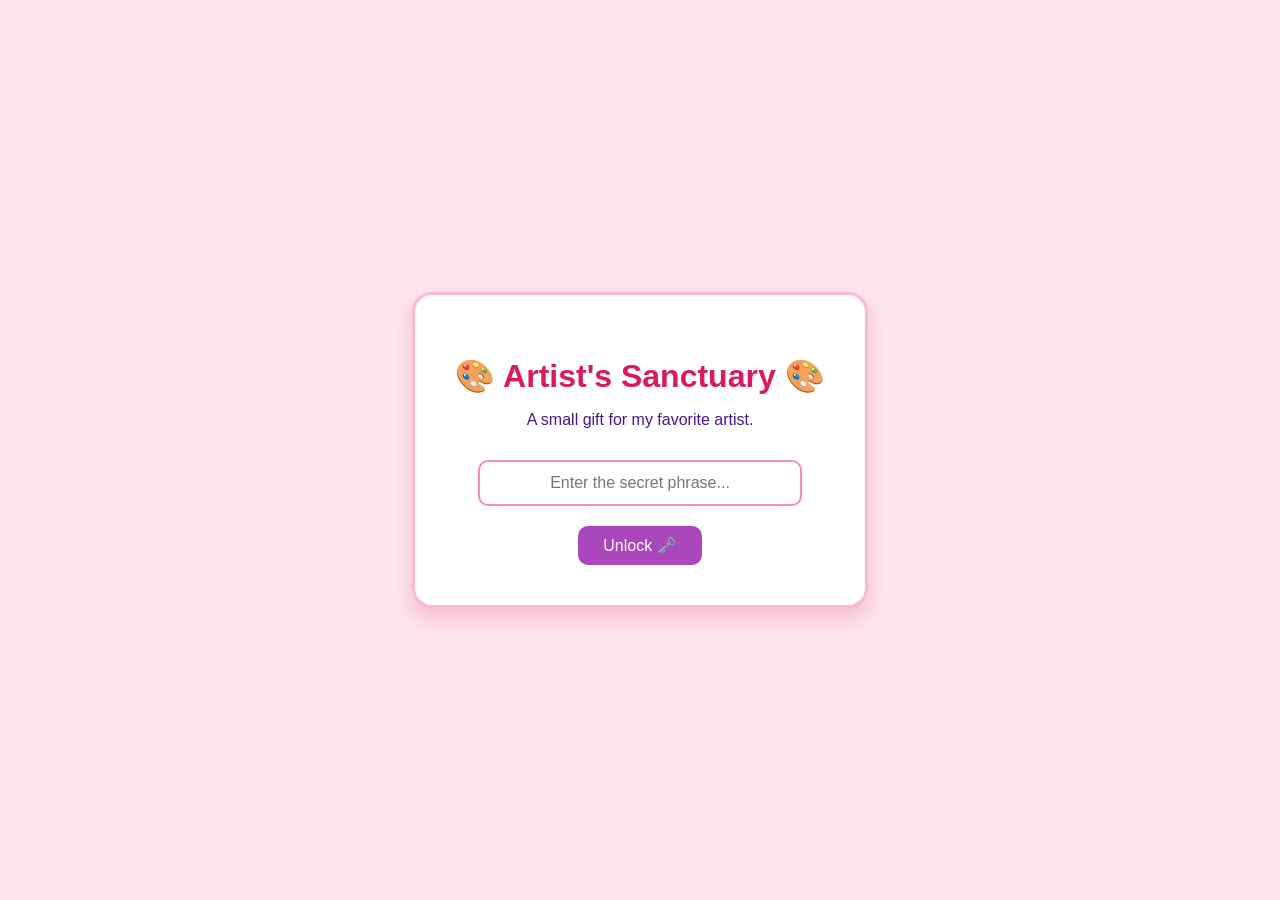
==== index.html @ 5b5694f3 "Add files via upload" ====
<!DOCTYPE html>
<html lang="en">
<head>
    <meta charset="UTF-8">
    <meta name="viewport" content="width=device-width, initial-scale=1.0">
    <title>Artist's Corner</title>
    <style>
        /* =========================================
           GLOBAL STYLES 
           ========================================= */
        body {
            margin: 0;
            font-family: 'Segoe UI', Tahoma, Geneva, Verdana, sans-serif;
            transition: background-color 0.5s ease;
            background-color: #fce4ec; 
            color: #4a148c; 
        }

        /* =========================================
           LOGIN PAGE 
           ========================================= */
        #login-page {
            display: flex;
            flex-direction: column;
            align-items: center;
            justify-content: center;
            height: 100vh;
            text-align: center;
        }
        .login-box {
            background: white;
            padding: 40px;
            border-radius: 20px;
            box-shadow: 0 10px 20px rgba(233, 30, 99, 0.2);
            border: 3px solid #f8bbd0;
        }
        .login-box h1 {
            color: #d81b60;
            margin-bottom: 10px;
        }
        input[type="password"] {
            padding: 12px;
            width: 80%;
            border-radius: 10px;
            border: 2px solid #f48fb1;
            margin-top: 15px;
            font-size: 16px;
            text-align: center;
            outline: none;
        }
        button {
            margin-top: 20px;
            padding: 10px 25px;
            background-color: #ab47bc; 
            color: white;
            border: none;
            border-radius: 10px;
            font-size: 16px;
            cursor: pointer;
            transition: 0.3s;
        }
        button:hover { background-color: #8e24aa; }

        /* =========================================
           MAIN SITE (BLACK & PURPLE THEME)
           ========================================= */
        #main-site {
            display: none; 
            padding-bottom: 50px;
        }
        
        nav {
            background-color: #1a002a;
            padding: 15px;
            text-align: center;
            position: sticky;
            top: 0;
            z-index: 100;
            border-bottom: 2px solid #9c27b0;
        }
        nav button {
            background-color: transparent;
            color: #df80ff;
            border: 1px solid #df80ff;
            margin: 0 5px;
        }
        nav button:hover {
            background-color: #9c27b0;
            color: white;
        }

        .section {
            display: none; 
            max-width: 800px;
            margin: 40px auto;
            padding: 20px;
            background-color: #121212;
            border-radius: 15px;
            box-shadow: 0 5px 15px rgba(156, 39, 176, 0.3);
            border: 1px solid #4a148c;
        }
        .section.active { display: block; }
        .section h2 {
            color: #ea80fc;
            text-align: center;
            border-bottom: 1px solid #4a148c;
            padding-bottom: 10px;
        }

        /* 1. Highlights Styles */
        .timeline-item {
            border-left: 3px solid #9c27b0;
            padding-left: 20px;
            margin-bottom: 25px;
            position: relative;
        }
        .timeline-item::before {
            content: "✨";
            position: absolute;
            left: -13px;
            top: 0;
            background: #000;
        }

        /* 2. Gallery Styles */
        .gallery-grid {
            display: grid;
            grid-template-columns: repeat(auto-fit, minmax(200px, 1fr));
            gap: 15px;
        }
        .gallery-item {
            background-color: #1e0033;
            padding: 10px;
            border-radius: 10px;
            text-align: center;
            border: 1px solid #7b1fa2;
        }
        .gallery-item img {
            width: 100%;
            border-radius: 5px;
        }

        /* 3. Coffee Shop Menu Styles */
        .coffee-menu-item {
            background-color: #1e0033;
            margin: 15px 0;
            padding: 15px;
            border-radius: 10px;
            border-left: 5px solid #d500f9;
        }
        .coffee-menu-item h3 { color: #ff80ab; margin-top: 0; }

        /* 4. Open When Cards Styles */
        .open-when-grid {
            display: grid;
            grid-template-columns: repeat(auto-fit, minmax(250px, 1fr));
            gap: 20px;
        }
        .card {
            background-color: #2a004d;
            padding: 20px;
            border-radius: 10px;
            cursor: pointer;
            text-align: center;
            transition: 0.3s;
            border: 1px solid #aa00ff;
        }
        .card:hover { transform: scale(1.05); }
        .card-content {
            display: none; 
            margin-top: 15px;
            color: #e0e0e0;
        }
    </style>
</head>
<body>

    <div id="login-page">
        <div class="login-box">
            <h1>🎨 Artist's Sanctuary 🎨</h1>
            <p>A small gift for my favorite artist.</p>
            <input type="password" id="passwordInput" placeholder="Enter the secret phrase...">
            <br>
            <button onclick="checkPassword()">Unlock 🗝️</button>
        </div>
    </div>

    <div id="main-site">
        
        <nav>
            <button onclick="showSection('highlights')">✨ Highlights</button>
            <button onclick="showSection('gallery')">🖼️ Gallery</button>
            <button onclick="showSection('coffee')">☕ Coffee Chats</button>
            <button onclick="showSection('open-when')">💌 Notes</button>
        </nav>

        <div id="highlights" class="section active">
            <h2>Friendship Highlights</h2>
            
            <div class="timeline-item">
                <h3 style="color:#b388ff;">First Impressions</h3>
                <p>Write about when you first connected and what you thought about her art style back then.</p>
            </div>

            <div class="timeline-item">
                <h3 style="color:#b388ff;">A Great Conversation</h3>
                <p>Talk about a specific time we chatted that was really fun or interesting.</p>
            </div>
        </div>

        <div id="gallery" class="section">
            <h2>The Masterpiece Gallery</h2>
            <p style="text-align:center;">A collection of my favorite drawings you've made.</p>
            
            <div class="gallery-grid">
                <div class="gallery-item">
                    <img src="https://via.placeholder.com/200x200/4a148c/ffffff?text=Add+Her+Art" alt="Her Art">
                    <p style="color:#e0e0e0;">Explain why this specific drawing is so cool.</p>
                </div>

                <div class="gallery-item">
                    <img src="https://via.placeholder.com/200x200/4a148c/ffffff?text=Add+Another" alt="Her Art">
                    <p style="color:#e0e0e0;">Another favorite piece of hers.</p>
                </div>
            </div>
        </div>

        <div id="coffee" class="section">
            <h2>The Midnight Cafe</h2>
            <p style="text-align:center;">Coffee and a thank you note. ☕</p>

            <div class="coffee-menu-item">
                <h3>Espresso (Quick Note)</h3>
                <p>A short paragraph thanking her for always being supportive and a cool person to talk to.</p>
            </div>

            <div class="coffee-menu-item">
                <h3>Caramel Latte (The Birthday Note)</h3>
                <p>Thank her again for the birthday gift she gave you. Talk about how much you appreciate our friendship and how you're always rooting for her art journey.</p>
            </div>
        </div>

        <div id="open-when" class="section">
            <h2>"Open When" Notes</h2>
            
            <div class="open-when-grid">
                <div class="card" onclick="toggleCard(this)">
                    <h3 style="color:#ea80fc;">💌 Open when you need motivation...</h3>
                    <div class="card-content">
                        Remind her how talented she is and that even professional artists have bad days. Tell her to keep going!
                    </div>
                </div>

                <div class="card" onclick="toggleCard(this)">
                    <h3 style="color:#ea80fc;">💌 Open when you're bored...</h3>
                    <div class="card-content">
                        Suggest something fun to draw or a topic you guys usually joke about.
                    </div>
                </div>
            </div>
        </div>

    </div>

    <script>
        function checkPassword() {
            let pass = document.getElementById("passwordInput").value;
            let secretPassword = "eve the moon"; 

            if(pass.toLowerCase().trim() === secretPassword) {
                document.getElementById("login-page").style.display = "none";
                document.getElementById("main-site").style.display = "block";
                document.body.style.backgroundColor = "#000000";
                document.body.style.color = "#ffffff";
            } else {
                alert("Wrong phrase! Give it another shot. 🌸");
            }
        }

        function showSection(sectionId) {
            let sections = document.querySelectorAll('.section');
            sections.forEach(sec => sec.classList.remove('active'));
            document.getElementById(sectionId).classList.add('active');
        }

        function toggleCard(cardElement) {
            let content = cardElement.querySelector('.card-content');
            if (content.style.display === "block") {
                content.style.display = "none";
            } else {
                content.style.display = "block";
            }
        }
    </script>
</body>
</html>
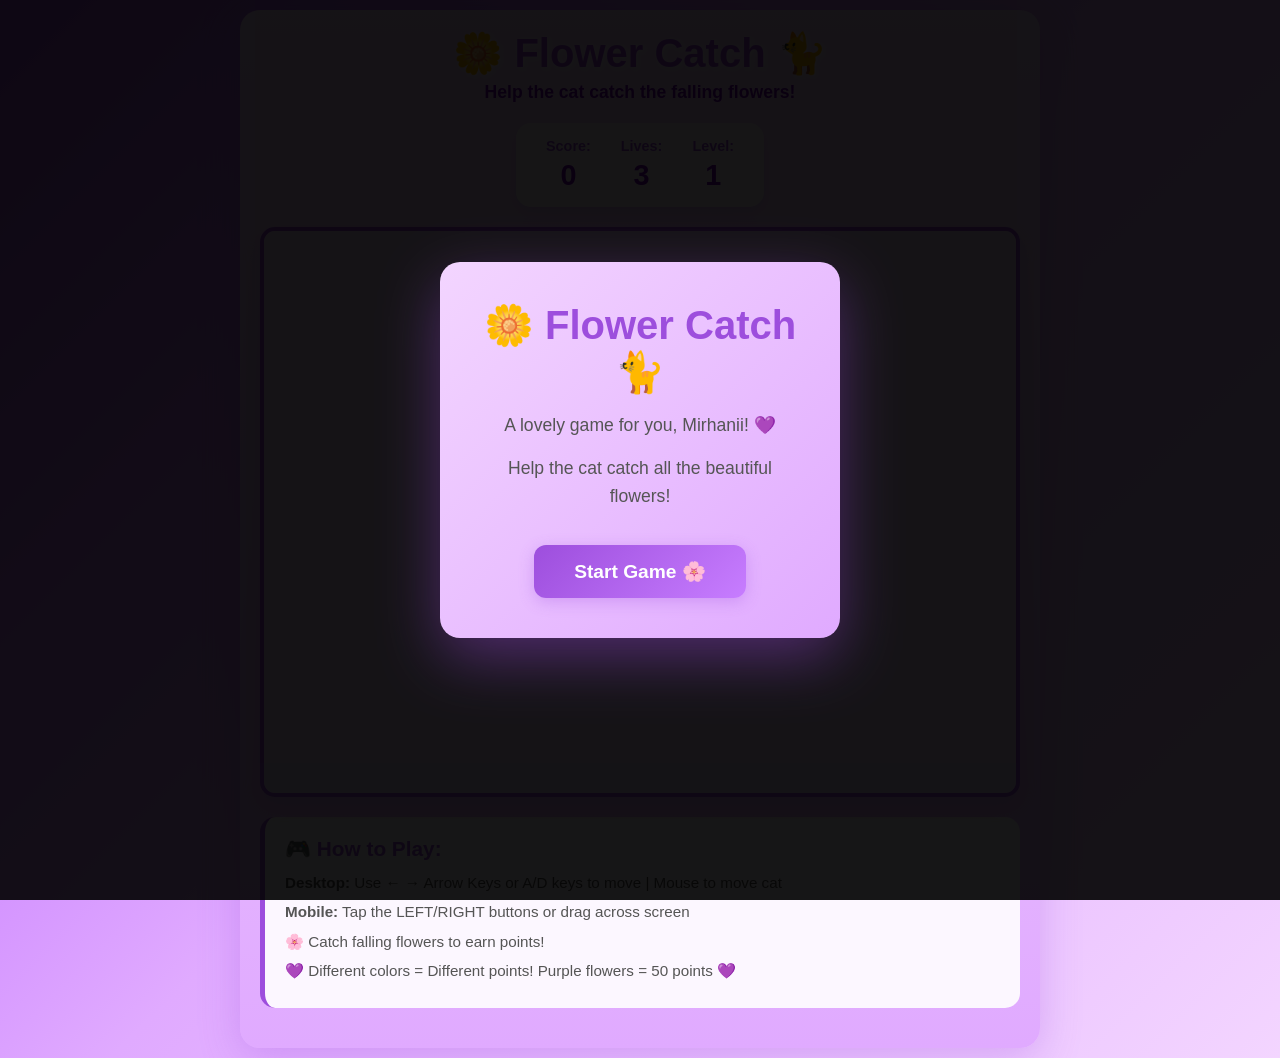
==== commit 88fa4f01: "Add complete Flower Catch game - HTML, CSS, and JavaScript" ====
--- a/index.html
+++ b/index.html
@@ -1,296 +1,78 @@
-<!DOCTYPE html>
-<html lang="en">
-<head>
-    <meta charset="UTF-8">
-    <meta name="viewport" content="width=device-width, initial-scale=1.0">
-    <title>Artist's Corner</title>
-    <style>
-        /* =========================================
-           GLOBAL STYLES 
-           ========================================= */
-        body {
-            margin: 0;
-            font-family: 'Segoe UI', Tahoma, Geneva, Verdana, sans-serif;
-            transition: background-color 0.5s ease;
-            background-color: #fce4ec; 
-            color: #4a148c; 
-        }
-
-        /* =========================================
-           LOGIN PAGE 
-           ========================================= */
-        #login-page {
-            display: flex;
-            flex-direction: column;
-            align-items: center;
-            justify-content: center;
-            height: 100vh;
-            text-align: center;
-        }
-        .login-box {
-            background: white;
-            padding: 40px;
-            border-radius: 20px;
-            box-shadow: 0 10px 20px rgba(233, 30, 99, 0.2);
-            border: 3px solid #f8bbd0;
-        }
-        .login-box h1 {
-            color: #d81b60;
-            margin-bottom: 10px;
-        }
-        input[type="password"] {
-            padding: 12px;
-            width: 80%;
-            border-radius: 10px;
-            border: 2px solid #f48fb1;
-            margin-top: 15px;
-            font-size: 16px;
-            text-align: center;
-            outline: none;
-        }
-        button {
-            margin-top: 20px;
-            padding: 10px 25px;
-            background-color: #ab47bc; 
-            color: white;
-            border: none;
-            border-radius: 10px;
-            font-size: 16px;
-            cursor: pointer;
-            transition: 0.3s;
-        }
-        button:hover { background-color: #8e24aa; }
-
-        /* =========================================
-           MAIN SITE (BLACK & PURPLE THEME)
-           ========================================= */
-        #main-site {
-            display: none; 
-            padding-bottom: 50px;
-        }
-        
-        nav {
-            background-color: #1a002a;
-            padding: 15px;
-            text-align: center;
-            position: sticky;
-            top: 0;
-            z-index: 100;
-            border-bottom: 2px solid #9c27b0;
-        }
-        nav button {
-            background-color: transparent;
-            color: #df80ff;
-            border: 1px solid #df80ff;
-            margin: 0 5px;
-        }
-        nav button:hover {
-            background-color: #9c27b0;
-            color: white;
-        }
-
-        .section {
-            display: none; 
-            max-width: 800px;
-            margin: 40px auto;
-            padding: 20px;
-            background-color: #121212;
-            border-radius: 15px;
-            box-shadow: 0 5px 15px rgba(156, 39, 176, 0.3);
-            border: 1px solid #4a148c;
-        }
-        .section.active { display: block; }
-        .section h2 {
-            color: #ea80fc;
-            text-align: center;
-            border-bottom: 1px solid #4a148c;
-            padding-bottom: 10px;
-        }
-
-        /* 1. Highlights Styles */
-        .timeline-item {
-            border-left: 3px solid #9c27b0;
-            padding-left: 20px;
-            margin-bottom: 25px;
-            position: relative;
-        }
-        .timeline-item::before {
-            content: "✨";
-            position: absolute;
-            left: -13px;
-            top: 0;
-            background: #000;
-        }
-
-        /* 2. Gallery Styles */
-        .gallery-grid {
-            display: grid;
-            grid-template-columns: repeat(auto-fit, minmax(200px, 1fr));
-            gap: 15px;
-        }
-        .gallery-item {
-            background-color: #1e0033;
-            padding: 10px;
-            border-radius: 10px;
-            text-align: center;
-            border: 1px solid #7b1fa2;
-        }
-        .gallery-item img {
-            width: 100%;
-            border-radius: 5px;
-        }
-
-        /* 3. Coffee Shop Menu Styles */
-        .coffee-menu-item {
-            background-color: #1e0033;
-            margin: 15px 0;
-            padding: 15px;
-            border-radius: 10px;
-            border-left: 5px solid #d500f9;
-        }
-        .coffee-menu-item h3 { color: #ff80ab; margin-top: 0; }
-
-        /* 4. Open When Cards Styles */
-        .open-when-grid {
-            display: grid;
-            grid-template-columns: repeat(auto-fit, minmax(250px, 1fr));
-            gap: 20px;
-        }
-        .card {
-            background-color: #2a004d;
-            padding: 20px;
-            border-radius: 10px;
-            cursor: pointer;
-            text-align: center;
-            transition: 0.3s;
-            border: 1px solid #aa00ff;
-        }
-        .card:hover { transform: scale(1.05); }
-        .card-content {
-            display: none; 
-            margin-top: 15px;
-            color: #e0e0e0;
-        }
-    </style>
-</head>
-<body>
-
-    <div id="login-page">
-        <div class="login-box">
-            <h1>🎨 Artist's Sanctuary 🎨</h1>
-            <p>A small gift for my favorite artist.</p>
-            <input type="password" id="passwordInput" placeholder="Enter the secret phrase...">
-            <br>
-            <button onclick="checkPassword()">Unlock 🗝️</button>
-        </div>
-    </div>
-
-    <div id="main-site">
-        
-        <nav>
-            <button onclick="showSection('highlights')">✨ Highlights</button>
-            <button onclick="showSection('gallery')">🖼️ Gallery</button>
-            <button onclick="showSection('coffee')">☕ Coffee Chats</button>
-            <button onclick="showSection('open-when')">💌 Notes</button>
-        </nav>
-
-        <div id="highlights" class="section active">
-            <h2>Friendship Highlights</h2>
-            
-            <div class="timeline-item">
-                <h3 style="color:#b388ff;">First Impressions</h3>
-                <p>Write about when you first connected and what you thought about her art style back then.</p>
-            </div>
-
-            <div class="timeline-item">
-                <h3 style="color:#b388ff;">A Great Conversation</h3>
-                <p>Talk about a specific time we chatted that was really fun or interesting.</p>
-            </div>
-        </div>
-
-        <div id="gallery" class="section">
-            <h2>The Masterpiece Gallery</h2>
-            <p style="text-align:center;">A collection of my favorite drawings you've made.</p>
-            
-            <div class="gallery-grid">
-                <div class="gallery-item">
-                    <img src="https://via.placeholder.com/200x200/4a148c/ffffff?text=Add+Her+Art" alt="Her Art">
-                    <p style="color:#e0e0e0;">Explain why this specific drawing is so cool.</p>
-                </div>
-
-                <div class="gallery-item">
-                    <img src="https://via.placeholder.com/200x200/4a148c/ffffff?text=Add+Another" alt="Her Art">
-                    <p style="color:#e0e0e0;">Another favorite piece of hers.</p>
-                </div>
-            </div>
-        </div>
-
-        <div id="coffee" class="section">
-            <h2>The Midnight Cafe</h2>
-            <p style="text-align:center;">Coffee and a thank you note. ☕</p>
-
-            <div class="coffee-menu-item">
-                <h3>Espresso (Quick Note)</h3>
-                <p>A short paragraph thanking her for always being supportive and a cool person to talk to.</p>
-            </div>
-
-            <div class="coffee-menu-item">
-                <h3>Caramel Latte (The Birthday Note)</h3>
-                <p>Thank her again for the birthday gift she gave you. Talk about how much you appreciate our friendship and how you're always rooting for her art journey.</p>
-            </div>
-        </div>
-
-        <div id="open-when" class="section">
-            <h2>"Open When" Notes</h2>
-            
-            <div class="open-when-grid">
-                <div class="card" onclick="toggleCard(this)">
-                    <h3 style="color:#ea80fc;">💌 Open when you need motivation...</h3>
-                    <div class="card-content">
-                        Remind her how talented she is and that even professional artists have bad days. Tell her to keep going!
-                    </div>
-                </div>
-
-                <div class="card" onclick="toggleCard(this)">
-                    <h3 style="color:#ea80fc;">💌 Open when you're bored...</h3>
-                    <div class="card-content">
-                        Suggest something fun to draw or a topic you guys usually joke about.
-                    </div>
-                </div>
-            </div>
-        </div>
-
-    </div>
-
-    <script>
-        function checkPassword() {
-            let pass = document.getElementById("passwordInput").value;
-            let secretPassword = "eve the moon"; 
-
-            if(pass.toLowerCase().trim() === secretPassword) {
-                document.getElementById("login-page").style.display = "none";
-                document.getElementById("main-site").style.display = "block";
-                document.body.style.backgroundColor = "#000000";
-                document.body.style.color = "#ffffff";
-            } else {
-                alert("Wrong phrase! Give it another shot. 🌸");
-            }
-        }
-
-        function showSection(sectionId) {
-            let sections = document.querySelectorAll('.section');
-            sections.forEach(sec => sec.classList.remove('active'));
-            document.getElementById(sectionId).classList.add('active');
-        }
-
-        function toggleCard(cardElement) {
-            let content = cardElement.querySelector('.card-content');
-            if (content.style.display === "block") {
-                content.style.display = "none";
-            } else {
-                content.style.display = "block";
-            }
-        }
-    </script>
-</body>
+<!DOCTYPE html>
+<html lang="en">
+<head>
+    <meta charset="UTF-8">
+    <meta name="viewport" content="width=device-width, initial-scale=1.0">
+    <title>Flower Catch 🌼🐈</title>
+    <link rel="stylesheet" href="styles.css">
+</head>
+<body>
+    <div class="game-container">
+        <!-- Header -->
+        <div class="header">
+            <h1>🌼 Flower Catch 🐈</h1>
+            <p class="subtitle">Help the cat catch the falling flowers!</p>
+        </div>
+
+        <!-- Game Info -->
+        <div class="game-info">
+            <div class="score-board">
+                <div class="score-item">
+                    <span class="label">Score:</span>
+                    <span class="value" id="score">0</span>
+                </div>
+                <div class="score-item">
+                    <span class="label">Lives:</span>
+                    <span class="value" id="lives">3</span>
+                </div>
+                <div class="score-item">
+                    <span class="label">Level:</span>
+                    <span class="value" id="level">1</span>
+                </div>
+            </div>
+        </div>
+
+        <!-- Game Canvas -->
+        <div class="game-wrapper">
+            <canvas id="gameCanvas"></canvas>
+            
+            <!-- Mobile Controls -->
+            <div class="mobile-controls" id="mobileControls">
+                <button class="mobile-btn" id="leftBtn">◄ LEFT</button>
+                <button class="mobile-btn" id="rightBtn">RIGHT ►</button>
+            </div>
+        </div>
+
+        <!-- Instructions -->
+        <div class="instructions">
+            <h3>🎮 How to Play:</h3>
+            <p><strong>Desktop:</strong> Use ← → Arrow Keys or A/D keys to move | Mouse to move cat</p>
+            <p><strong>Mobile:</strong> Tap the LEFT/RIGHT buttons or drag across screen</p>
+            <p>🌸 Catch falling flowers to earn points!</p>
+            <p>💜 Different colors = Different points! Purple flowers = 50 points 💜</p>
+        </div>
+
+        <!-- Game Over Screen -->
+        <div class="game-over-modal" id="gameOverModal">
+            <div class="modal-content">
+                <h2>Game Over! 😿</h2>
+                <p>Final Score: <span id="finalScore">0</span></p>
+                <p>Level Reached: <span id="finalLevel">1</span></p>
+                <button onclick="location.reload()" class="restart-btn">Play Again 🎮</button>
+            </div>
+        </div>
+
+        <!-- Start Screen -->
+        <div class="start-modal" id="startModal">
+            <div class="modal-content">
+                <h1>🌼 Flower Catch 🐈</h1>
+                <p>A lovely game for you, Mirhanii! 💜</p>
+                <p>Help the cat catch all the beautiful flowers!</p>
+                <button onclick="startGame()" class="start-btn">Start Game 🌸</button>
+            </div>
+        </div>
+    </div>
+
+    <script src="script.js"></script>
+</body>
 </html>
--- a/styles.css
+++ b/styles.css
@@ -0,0 +1,406 @@
+* {
+    margin: 0;
+    padding: 0;
+    box-sizing: border-box;
+}
+
+body {
+    font-family: 'Arial', sans-serif;
+    background: linear-gradient(135deg, #9d4edd 0%, #c77dff 25%, #e0aaff 50%, #f3d5ff 100%);
+    min-height: 100vh;
+    display: flex;
+    justify-content: center;
+    align-items: center;
+    padding: 10px;
+    color: #333;
+}
+
+.game-container {
+    width: 100%;
+    max-width: 800px;
+    background: linear-gradient(to bottom, #f3d5ff, #e0aaff);
+    border-radius: 20px;
+    padding: 20px;
+    box-shadow: 0 10px 40px rgba(157, 78, 221, 0.3);
+    animation: fadeIn 0.5s ease-in;
+}
+
+@keyframes fadeIn {
+    from {
+        opacity: 0;
+        transform: translateY(20px);
+    }
+    to {
+        opacity: 1;
+        transform: translateY(0);
+    }
+}
+
+/* Header */
+.header {
+    text-align: center;
+    margin-bottom: 20px;
+}
+
+.header h1 {
+    font-size: 2.5em;
+    color: #9d4edd;
+    text-shadow: 2px 2px 4px rgba(255, 255, 255, 0.5);
+    margin-bottom: 5px;
+    animation: bounce 2s infinite;
+}
+
+@keyframes bounce {
+    0%, 100% {
+        transform: translateY(0);
+    }
+    50% {
+        transform: translateY(-10px);
+    }
+}
+
+.subtitle {
+    color: #7209b7;
+    font-size: 1.1em;
+    font-weight: bold;
+}
+
+/* Game Info */
+.game-info {
+    display: flex;
+    justify-content: center;
+    margin-bottom: 20px;
+}
+
+.score-board {
+    display: flex;
+    gap: 30px;
+    background: rgba(255, 255, 255, 0.8);
+    padding: 15px 30px;
+    border-radius: 15px;
+    box-shadow: 0 4px 15px rgba(157, 78, 221, 0.2);
+}
+
+.score-item {
+    display: flex;
+    flex-direction: column;
+    align-items: center;
+    gap: 5px;
+}
+
+.score-item .label {
+    font-size: 0.9em;
+    color: #9d4edd;
+    font-weight: bold;
+}
+
+.score-item .value {
+    font-size: 1.8em;
+    color: #7209b7;
+    font-weight: bold;
+}
+
+/* Game Wrapper */
+.game-wrapper {
+    position: relative;
+    margin-bottom: 20px;
+}
+
+canvas {
+    display: block;
+    width: 100%;
+    height: auto;
+    background: linear-gradient(to bottom, #f3e5ff, #e0d5f8);
+    border: 4px solid #9d4edd;
+    border-radius: 15px;
+    cursor: none;
+    box-shadow: 0 8px 20px rgba(157, 78, 221, 0.2);
+    aspect-ratio: 4 / 3;
+}
+
+/* Mobile Controls */
+.mobile-controls {
+    display: none;
+    gap: 10px;
+    margin-top: 15px;
+    justify-content: center;
+}
+
+.mobile-btn {
+    flex: 1;
+    padding: 15px 20px;
+    font-size: 1em;
+    font-weight: bold;
+    background: linear-gradient(135deg, #9d4edd, #c77dff);
+    color: white;
+    border: none;
+    border-radius: 12px;
+    cursor: pointer;
+    transition: all 0.3s ease;
+    box-shadow: 0 4px 15px rgba(157, 78, 221, 0.3);
+    user-select: none;
+    -webkit-user-select: none;
+    touch-action: manipulation;
+}
+
+.mobile-btn:active {
+    transform: scale(0.95);
+    box-shadow: 0 2px 8px rgba(157, 78, 221, 0.5);
+}
+
+.mobile-btn:hover {
+    background: linear-gradient(135deg, #c77dff, #e0aaff);
+    transform: translateY(-2px);
+    box-shadow: 0 6px 20px rgba(157, 78, 221, 0.4);
+}
+
+/* Instructions */
+.instructions {
+    background: rgba(255, 255, 255, 0.9);
+    padding: 20px;
+    border-radius: 15px;
+    margin-bottom: 20px;
+    border-left: 5px solid #9d4edd;
+}
+
+.instructions h3 {
+    color: #9d4edd;
+    margin-bottom: 10px;
+    font-size: 1.3em;
+}
+
+.instructions p {
+    color: #555;
+    font-size: 0.95em;
+    line-height: 1.6;
+    margin-bottom: 5px;
+}
+
+/* Modals */
+.game-over-modal,
+.start-modal {
+    display: flex;
+    position: fixed;
+    top: 0;
+    left: 0;
+    width: 100%;
+    height: 100%;
+    background: rgba(0, 0, 0, 0.7);
+    justify-content: center;
+    align-items: center;
+    z-index: 1000;
+    animation: fadeIn 0.3s ease;
+}
+
+.game-over-modal.hidden,
+.start-modal.hidden {
+    display: none;
+}
+
+.modal-content {
+    background: linear-gradient(135deg, #f3d5ff, #e0aaff);
+    padding: 40px;
+    border-radius: 20px;
+    text-align: center;
+    box-shadow: 0 20px 60px rgba(157, 78, 221, 0.4);
+    max-width: 400px;
+    animation: slideUp 0.4s ease;
+}
+
+@keyframes slideUp {
+    from {
+        transform: translateY(50px);
+        opacity: 0;
+    }
+    to {
+        transform: translateY(0);
+        opacity: 1;
+    }
+}
+
+.modal-content h1 {
+    font-size: 2.5em;
+    color: #9d4edd;
+    margin-bottom: 15px;
+}
+
+.modal-content h2 {
+    font-size: 2em;
+    color: #9d4edd;
+    margin-bottom: 20px;
+}
+
+.modal-content p {
+    color: #555;
+    font-size: 1.1em;
+    margin-bottom: 15px;
+    line-height: 1.6;
+}
+
+.modal-content span {
+    color: #7209b7;
+    font-weight: bold;
+    font-size: 1.3em;
+}
+
+.start-btn,
+.restart-btn {
+    padding: 15px 40px;
+    font-size: 1.2em;
+    font-weight: bold;
+    background: linear-gradient(135deg, #9d4edd, #c77dff);
+    color: white;
+    border: none;
+    border-radius: 12px;
+    cursor: pointer;
+    transition: all 0.3s ease;
+    box-shadow: 0 4px 15px rgba(157, 78, 221, 0.3);
+    margin-top: 20px;
+}
+
+.start-btn:hover,
+.restart-btn:hover {
+    background: linear-gradient(135deg, #c77dff, #e0aaff);
+    transform: translateY(-2px);
+    box-shadow: 0 6px 20px rgba(157, 78, 221, 0.5);
+}
+
+.start-btn:active,
+.restart-btn:active {
+    transform: translateY(0);
+}
+
+/* Responsive Design */
+@media (max-width: 600px) {
+    .game-container {
+        padding: 15px;
+    }
+
+    .header h1 {
+        font-size: 1.8em;
+    }
+
+    .subtitle {
+        font-size: 0.9em;
+    }
+
+    .score-board {
+        gap: 15px;
+        padding: 12px 20px;
+        flex-wrap: wrap;
+    }
+
+    .score-item .value {
+        font-size: 1.5em;
+    }
+
+    .mobile-controls {
+        display: flex;
+    }
+
+    .instructions {
+        padding: 15px;
+        margin-bottom: 15px;
+    }
+
+    .instructions h3 {
+        font-size: 1.1em;
+    }
+
+    .instructions p {
+        font-size: 0.85em;
+    }
+
+    .modal-content {
+        padding: 30px 20px;
+        max-width: 90%;
+    }
+
+    .modal-content h1,
+    .modal-content h2 {
+        font-size: 1.8em;
+    }
+
+    .modal-content p {
+        font-size: 0.95em;
+    }
+
+    .start-btn,
+    .restart-btn {
+        padding: 12px 30px;
+        font-size: 1em;
+    }
+
+    canvas {
+        border-width: 3px;
+    }
+}
+
+@media (max-width: 400px) {
+    .header h1 {
+        font-size: 1.5em;
+    }
+
+    .score-board {
+        gap: 10px;
+        padding: 10px 15px;
+    }
+
+    .score-item .label {
+        font-size: 0.8em;
+    }
+
+    .score-item .value {
+        font-size: 1.3em;
+    }
+
+    .instructions {
+        padding: 12px;
+    }
+
+    .instructions h3 {
+        font-size: 1em;
+    }
+
+    .instructions p {
+        font-size: 0.8em;
+        margin-bottom: 3px;
+    }
+
+    .mobile-btn {
+        padding: 12px 15px;
+        font-size: 0.9em;
+    }
+
+    .modal-content {
+        padding: 25px 15px;
+    }
+
+    .modal-content h1,
+    .modal-content h2 {
+        font-size: 1.5em;
+    }
+
+    canvas {
+        border-width: 2px;
+    }
+}
+
+/* Animations */
+@keyframes pulse {
+    0%, 100% {
+        opacity: 1;
+    }
+    50% {
+        opacity: 0.7;
+    }
+}
+
+@keyframes spin {
+    from {
+        transform: rotate(0deg);
+    }
+    to {
+        transform: rotate(360deg);
+    }
+}
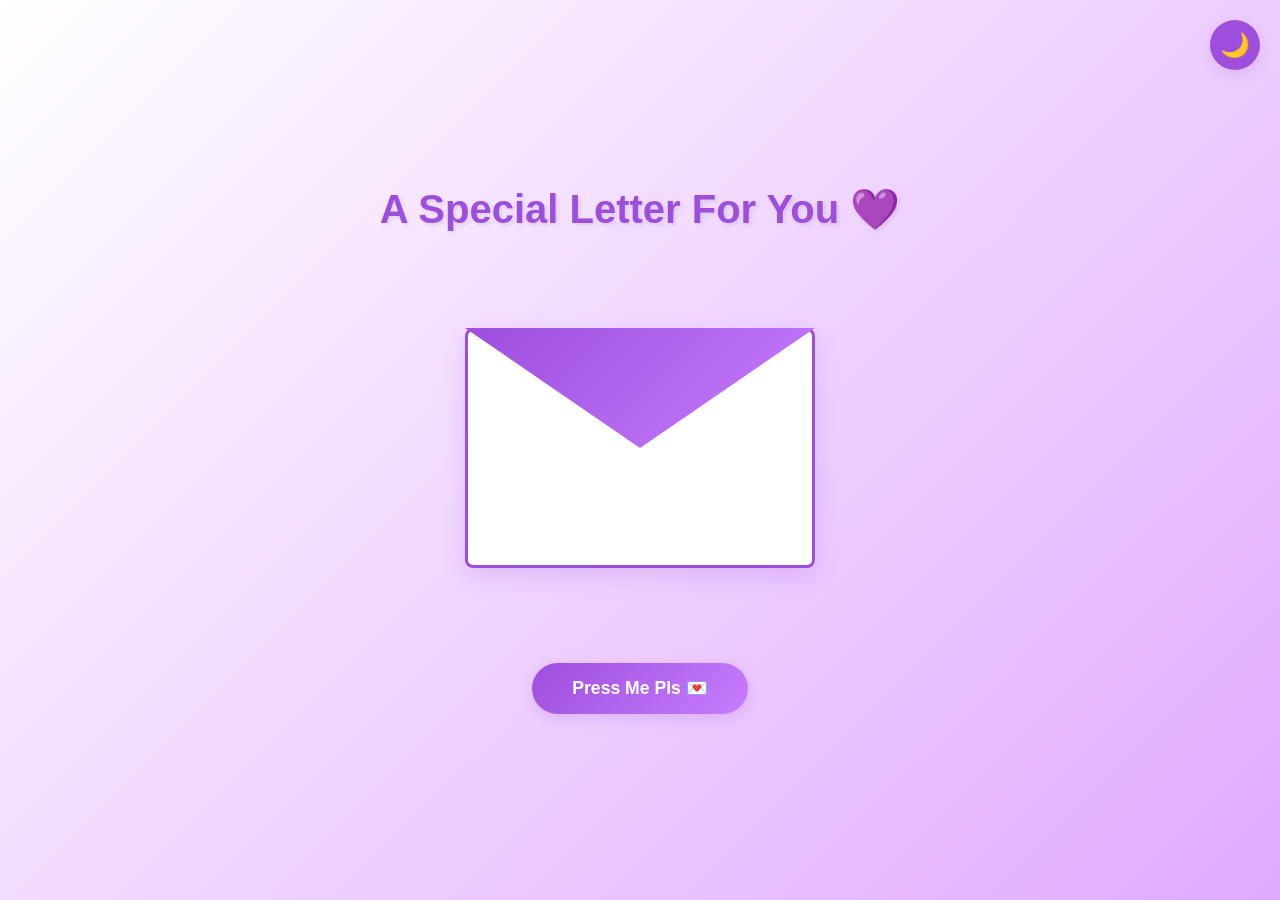
==== commit 5fa7c7ad: "Add files via upload" ====
--- a/index.html
+++ b/index.html
@@ -1,78 +1,45 @@
-<!DOCTYPE html>
-<html lang="en">
-<head>
-    <meta charset="UTF-8">
-    <meta name="viewport" content="width=device-width, initial-scale=1.0">
-    <title>Flower Catch 🌼🐈</title>
-    <link rel="stylesheet" href="styles.css">
-</head>
-<body>
-    <div class="game-container">
-        <!-- Header -->
-        <div class="header">
-            <h1>🌼 Flower Catch 🐈</h1>
-            <p class="subtitle">Help the cat catch the falling flowers!</p>
-        </div>
-
-        <!-- Game Info -->
-        <div class="game-info">
-            <div class="score-board">
-                <div class="score-item">
-                    <span class="label">Score:</span>
-                    <span class="value" id="score">0</span>
-                </div>
-                <div class="score-item">
-                    <span class="label">Lives:</span>
-                    <span class="value" id="lives">3</span>
-                </div>
-                <div class="score-item">
-                    <span class="label">Level:</span>
-                    <span class="value" id="level">1</span>
-                </div>
-            </div>
-        </div>
-
-        <!-- Game Canvas -->
-        <div class="game-wrapper">
-            <canvas id="gameCanvas"></canvas>
-            
-            <!-- Mobile Controls -->
-            <div class="mobile-controls" id="mobileControls">
-                <button class="mobile-btn" id="leftBtn">◄ LEFT</button>
-                <button class="mobile-btn" id="rightBtn">RIGHT ►</button>
-            </div>
-        </div>
-
-        <!-- Instructions -->
-        <div class="instructions">
-            <h3>🎮 How to Play:</h3>
-            <p><strong>Desktop:</strong> Use ← → Arrow Keys or A/D keys to move | Mouse to move cat</p>
-            <p><strong>Mobile:</strong> Tap the LEFT/RIGHT buttons or drag across screen</p>
-            <p>🌸 Catch falling flowers to earn points!</p>
-            <p>💜 Different colors = Different points! Purple flowers = 50 points 💜</p>
-        </div>
-
-        <!-- Game Over Screen -->
-        <div class="game-over-modal" id="gameOverModal">
-            <div class="modal-content">
-                <h2>Game Over! 😿</h2>
-                <p>Final Score: <span id="finalScore">0</span></p>
-                <p>Level Reached: <span id="finalLevel">1</span></p>
-                <button onclick="location.reload()" class="restart-btn">Play Again 🎮</button>
-            </div>
-        </div>
-
-        <!-- Start Screen -->
-        <div class="start-modal" id="startModal">
-            <div class="modal-content">
-                <h1>🌼 Flower Catch 🐈</h1>
-                <p>A lovely game for you, Mirhanii! 💜</p>
-                <p>Help the cat catch all the beautiful flowers!</p>
-                <button onclick="startGame()" class="start-btn">Start Game 🌸</button>
-            </div>
-        </div>
-    </div>
-
-    <script src="script.js"></script>
-</body>
+<!DOCTYPE html>
+<html lang="en">
+<head>
+    <meta charset="UTF-8">
+    <meta name="viewport" content="width=device-width, initial-scale=1.0">
+    <title>A Letter For You 💜</title>
+    <link rel="stylesheet" href="styles.css">
+</head>
+<body>
+    <div class="container">
+        <!-- Theme Toggle -->
+        <button class="theme-toggle" id="themeToggle">🌙</button>
+
+        <div class="content">
+            <h1>A Special Letter For You 💜</h1>
+            
+            <!-- Envelope Container -->
+            <div class="envelope-container">
+                <!-- Envelope -->
+                <div class="envelope" id="envelope">
+                    <!-- Flap -->
+                    <div class="envelope-flap"></div>
+                    <!-- Body -->
+                    <div class="envelope-body"></div>
+                </div>
+
+                <!-- Letter -->
+                <div class="letter" id="letter">
+                    <div class="letter-content">
+                        <p id="letterText"></p>
+                    </div>
+                </div>
+            </div>
+
+            <!-- Buttons -->
+            <div class="button-group">
+                <button class="open-btn" id="openBtn">Press Me Pls 💌</button>
+                <button class="reset-btn" id="resetBtn">Close Letter ✕</button>
+            </div>
+        </div>
+    </div>
+
+    <script src="script.js"></script>
+</body>
 </html>
--- a/styles.css
+++ b/styles.css
@@ -1,406 +1,417 @@
-* {
-    margin: 0;
-    padding: 0;
-    box-sizing: border-box;
-}
-
-body {
-    font-family: 'Arial', sans-serif;
-    background: linear-gradient(135deg, #9d4edd 0%, #c77dff 25%, #e0aaff 50%, #f3d5ff 100%);
-    min-height: 100vh;
-    display: flex;
-    justify-content: center;
-    align-items: center;
-    padding: 10px;
-    color: #333;
-}
-
-.game-container {
-    width: 100%;
-    max-width: 800px;
-    background: linear-gradient(to bottom, #f3d5ff, #e0aaff);
-    border-radius: 20px;
-    padding: 20px;
-    box-shadow: 0 10px 40px rgba(157, 78, 221, 0.3);
-    animation: fadeIn 0.5s ease-in;
-}
-
-@keyframes fadeIn {
-    from {
-        opacity: 0;
-        transform: translateY(20px);
-    }
-    to {
-        opacity: 1;
-        transform: translateY(0);
-    }
-}
-
-/* Header */
-.header {
-    text-align: center;
-    margin-bottom: 20px;
-}
-
-.header h1 {
-    font-size: 2.5em;
-    color: #9d4edd;
-    text-shadow: 2px 2px 4px rgba(255, 255, 255, 0.5);
-    margin-bottom: 5px;
-    animation: bounce 2s infinite;
-}
-
-@keyframes bounce {
-    0%, 100% {
-        transform: translateY(0);
-    }
-    50% {
-        transform: translateY(-10px);
-    }
-}
-
-.subtitle {
-    color: #7209b7;
-    font-size: 1.1em;
-    font-weight: bold;
-}
-
-/* Game Info */
-.game-info {
-    display: flex;
-    justify-content: center;
-    margin-bottom: 20px;
-}
-
-.score-board {
-    display: flex;
-    gap: 30px;
-    background: rgba(255, 255, 255, 0.8);
-    padding: 15px 30px;
-    border-radius: 15px;
-    box-shadow: 0 4px 15px rgba(157, 78, 221, 0.2);
-}
-
-.score-item {
-    display: flex;
-    flex-direction: column;
-    align-items: center;
-    gap: 5px;
-}
-
-.score-item .label {
-    font-size: 0.9em;
-    color: #9d4edd;
-    font-weight: bold;
-}
-
-.score-item .value {
-    font-size: 1.8em;
-    color: #7209b7;
-    font-weight: bold;
-}
-
-/* Game Wrapper */
-.game-wrapper {
-    position: relative;
-    margin-bottom: 20px;
-}
-
-canvas {
-    display: block;
-    width: 100%;
-    height: auto;
-    background: linear-gradient(to bottom, #f3e5ff, #e0d5f8);
-    border: 4px solid #9d4edd;
-    border-radius: 15px;
-    cursor: none;
-    box-shadow: 0 8px 20px rgba(157, 78, 221, 0.2);
-    aspect-ratio: 4 / 3;
-}
-
-/* Mobile Controls */
-.mobile-controls {
-    display: none;
-    gap: 10px;
-    margin-top: 15px;
-    justify-content: center;
-}
-
-.mobile-btn {
-    flex: 1;
-    padding: 15px 20px;
-    font-size: 1em;
-    font-weight: bold;
-    background: linear-gradient(135deg, #9d4edd, #c77dff);
-    color: white;
-    border: none;
-    border-radius: 12px;
-    cursor: pointer;
-    transition: all 0.3s ease;
-    box-shadow: 0 4px 15px rgba(157, 78, 221, 0.3);
-    user-select: none;
-    -webkit-user-select: none;
-    touch-action: manipulation;
-}
-
-.mobile-btn:active {
-    transform: scale(0.95);
-    box-shadow: 0 2px 8px rgba(157, 78, 221, 0.5);
-}
-
-.mobile-btn:hover {
-    background: linear-gradient(135deg, #c77dff, #e0aaff);
-    transform: translateY(-2px);
-    box-shadow: 0 6px 20px rgba(157, 78, 221, 0.4);
-}
-
-/* Instructions */
-.instructions {
-    background: rgba(255, 255, 255, 0.9);
-    padding: 20px;
-    border-radius: 15px;
-    margin-bottom: 20px;
-    border-left: 5px solid #9d4edd;
-}
-
-.instructions h3 {
-    color: #9d4edd;
-    margin-bottom: 10px;
-    font-size: 1.3em;
-}
-
-.instructions p {
-    color: #555;
-    font-size: 0.95em;
-    line-height: 1.6;
-    margin-bottom: 5px;
-}
-
-/* Modals */
-.game-over-modal,
-.start-modal {
-    display: flex;
-    position: fixed;
-    top: 0;
-    left: 0;
-    width: 100%;
-    height: 100%;
-    background: rgba(0, 0, 0, 0.7);
-    justify-content: center;
-    align-items: center;
-    z-index: 1000;
-    animation: fadeIn 0.3s ease;
-}
-
-.game-over-modal.hidden,
-.start-modal.hidden {
-    display: none;
-}
-
-.modal-content {
-    background: linear-gradient(135deg, #f3d5ff, #e0aaff);
-    padding: 40px;
-    border-radius: 20px;
-    text-align: center;
-    box-shadow: 0 20px 60px rgba(157, 78, 221, 0.4);
-    max-width: 400px;
-    animation: slideUp 0.4s ease;
-}
-
-@keyframes slideUp {
-    from {
-        transform: translateY(50px);
-        opacity: 0;
-    }
-    to {
-        transform: translateY(0);
-        opacity: 1;
-    }
-}
-
-.modal-content h1 {
-    font-size: 2.5em;
-    color: #9d4edd;
-    margin-bottom: 15px;
-}
-
-.modal-content h2 {
-    font-size: 2em;
-    color: #9d4edd;
-    margin-bottom: 20px;
-}
-
-.modal-content p {
-    color: #555;
-    font-size: 1.1em;
-    margin-bottom: 15px;
-    line-height: 1.6;
-}
-
-.modal-content span {
-    color: #7209b7;
-    font-weight: bold;
-    font-size: 1.3em;
-}
-
-.start-btn,
-.restart-btn {
-    padding: 15px 40px;
-    font-size: 1.2em;
-    font-weight: bold;
-    background: linear-gradient(135deg, #9d4edd, #c77dff);
-    color: white;
-    border: none;
-    border-radius: 12px;
-    cursor: pointer;
-    transition: all 0.3s ease;
-    box-shadow: 0 4px 15px rgba(157, 78, 221, 0.3);
-    margin-top: 20px;
-}
-
-.start-btn:hover,
-.restart-btn:hover {
-    background: linear-gradient(135deg, #c77dff, #e0aaff);
-    transform: translateY(-2px);
-    box-shadow: 0 6px 20px rgba(157, 78, 221, 0.5);
-}
-
-.start-btn:active,
-.restart-btn:active {
-    transform: translateY(0);
-}
-
-/* Responsive Design */
-@media (max-width: 600px) {
-    .game-container {
-        padding: 15px;
-    }
-
-    .header h1 {
-        font-size: 1.8em;
-    }
-
-    .subtitle {
-        font-size: 0.9em;
-    }
-
-    .score-board {
-        gap: 15px;
-        padding: 12px 20px;
-        flex-wrap: wrap;
-    }
-
-    .score-item .value {
-        font-size: 1.5em;
-    }
-
-    .mobile-controls {
-        display: flex;
-    }
-
-    .instructions {
-        padding: 15px;
-        margin-bottom: 15px;
-    }
-
-    .instructions h3 {
-        font-size: 1.1em;
-    }
-
-    .instructions p {
-        font-size: 0.85em;
-    }
-
-    .modal-content {
-        padding: 30px 20px;
-        max-width: 90%;
-    }
-
-    .modal-content h1,
-    .modal-content h2 {
-        font-size: 1.8em;
-    }
-
-    .modal-content p {
-        font-size: 0.95em;
-    }
-
-    .start-btn,
-    .restart-btn {
-        padding: 12px 30px;
-        font-size: 1em;
-    }
-
-    canvas {
-        border-width: 3px;
-    }
-}
-
-@media (max-width: 400px) {
-    .header h1 {
-        font-size: 1.5em;
-    }
-
-    .score-board {
-        gap: 10px;
-        padding: 10px 15px;
-    }
-
-    .score-item .label {
-        font-size: 0.8em;
-    }
-
-    .score-item .value {
-        font-size: 1.3em;
-    }
-
-    .instructions {
-        padding: 12px;
-    }
-
-    .instructions h3 {
-        font-size: 1em;
-    }
-
-    .instructions p {
-        font-size: 0.8em;
-        margin-bottom: 3px;
-    }
-
-    .mobile-btn {
-        padding: 12px 15px;
-        font-size: 0.9em;
-    }
-
-    .modal-content {
-        padding: 25px 15px;
-    }
-
-    .modal-content h1,
-    .modal-content h2 {
-        font-size: 1.5em;
-    }
-
-    canvas {
-        border-width: 2px;
-    }
-}
-
-/* Animations */
-@keyframes pulse {
-    0%, 100% {
-        opacity: 1;
-    }
-    50% {
-        opacity: 0.7;
-    }
-}
-
-@keyframes spin {
-    from {
-        transform: rotate(0deg);
-    }
-    to {
-        transform: rotate(360deg);
-    }
+* {
+    margin: 0;
+    padding: 0;
+    box-sizing: border-box;
+}
+
+:root {
+    --bg-color: #f5f5f5;
+    --text-color: #333;
+    --primary-color: #9d4edd;
+    --secondary-color: #c77dff;
+    --light-color: #e0aaff;
+    --accent-color: #ffffff;
+    --shadow: rgba(157, 78, 221, 0.2);
+}
+
+body.dark-theme {
+    --bg-color: #1a1a1a;
+    --text-color: #ffffff;
+    --primary-color: #9d4edd;
+    --secondary-color: #c77dff;
+    --light-color: #3a2d4a;
+    --accent-color: #2a2a2a;
+    --shadow: rgba(157, 78, 221, 0.5);
+}
+
+body {
+    font-family: 'Segoe UI', Tahoma, Geneva, Verdana, sans-serif;
+    background: linear-gradient(135deg, var(--accent-color) 0%, var(--light-color) 100%);
+    min-height: 100vh;
+    display: flex;
+    justify-content: center;
+    align-items: center;
+    color: var(--text-color);
+    transition: all 0.3s ease;
+    padding: 20px;
+}
+
+.container {
+    width: 100%;
+    max-width: 700px;
+}
+
+/* Theme Toggle */
+.theme-toggle {
+    position: fixed;
+    top: 20px;
+    right: 20px;
+    background: var(--primary-color);
+    border: none;
+    border-radius: 50%;
+    width: 50px;
+    height: 50px;
+    font-size: 24px;
+    cursor: pointer;
+    transition: all 0.3s ease;
+    box-shadow: 0 4px 15px var(--shadow);
+    z-index: 100;
+}
+
+.theme-toggle:hover {
+    transform: scale(1.1);
+    box-shadow: 0 6px 20px var(--shadow);
+}
+
+.theme-toggle:active {
+    transform: scale(0.95);
+}
+
+/* Content */
+.content {
+    text-align: center;
+}
+
+.content h1 {
+    font-size: 2.5em;
+    margin-bottom: 40px;
+    color: var(--primary-color);
+    text-shadow: 2px 2px 4px rgba(0, 0, 0, 0.1);
+    animation: fadeInDown 0.6s ease;
+}
+
+@keyframes fadeInDown {
+    from {
+        opacity: 0;
+        transform: translateY(-20px);
+    }
+    to {
+        opacity: 1;
+        transform: translateY(0);
+    }
+}
+
+/* Envelope Container */
+.envelope-container {
+    position: relative;
+    width: 100%;
+    height: auto;
+    aspect-ratio: 1.2;
+    max-height: 350px;
+    margin: 0 auto 40px;
+    display: flex;
+    justify-content: center;
+    align-items: center;
+}
+
+/* Envelope */
+.envelope {
+    position: relative;
+    width: 90%;
+    max-width: 350px;
+    height: 240px;
+}
+
+/* Envelope Flap */
+.envelope-flap {
+    position: absolute;
+    top: 0;
+    left: 0;
+    width: 100%;
+    height: 50%;
+    background: linear-gradient(135deg, var(--primary-color), var(--secondary-color));
+    clip-path: polygon(0 0, 100% 0, 50% 100%);
+    box-shadow: 0 4px 15px var(--shadow);
+    transition: all 0.6s cubic-bezier(0.68, -0.55, 0.265, 1.55);
+    transform-origin: top center;
+    z-index: 10;
+    cursor: pointer;
+}
+
+.envelope.opened .envelope-flap {
+    transform: rotateX(180deg) translateZ(0);
+    opacity: 0.7;
+}
+
+/* Envelope Body */
+.envelope-body {
+    position: absolute;
+    top: 0;
+    left: 0;
+    width: 100%;
+    height: 100%;
+    background: var(--accent-color);
+    border: 3px solid var(--primary-color);
+    border-radius: 8px;
+    box-shadow: 0 8px 25px var(--shadow);
+    z-index: 1;
+}
+
+body.dark-theme .envelope-body {
+    border-color: var(--secondary-color);
+    box-shadow: 0 8px 25px rgba(157, 78, 221, 0.4);
+}
+
+/* Letter */
+.letter {
+    position: fixed;
+    top: 50%;
+    left: 50%;
+    transform: translate(-50%, -50%) scale(0);
+    width: 90vw;
+    max-width: 500px;
+    max-height: 80vh;
+    background: linear-gradient(135deg, #fffef5, #fffff0);
+    border-radius: 12px;
+    padding: 30px;
+    box-shadow: 0 15px 40px rgba(0, 0, 0, 0.3);
+    opacity: 0;
+    transition: all 0.6s cubic-bezier(0.68, -0.55, 0.265, 1.55);
+    z-index: 50;
+    overflow-y: auto;
+    border: 2px solid var(--primary-color);
+}
+
+body.dark-theme .letter {
+    background: linear-gradient(135deg, #2a1f3d, #1f1530);
+    border-color: var(--secondary-color);
+}
+
+.letter.show {
+    transform: translate(-50%, -50%) scale(1);
+    opacity: 1;
+}
+
+.letter-content {
+    animation: slideUp 0.6s ease 0.4s forwards;
+    opacity: 0;
+}
+
+@keyframes slideUp {
+    from {
+        opacity: 0;
+        transform: translateY(20px);
+    }
+    to {
+        opacity: 1;
+        transform: translateY(0);
+    }
+}
+
+#letterText {
+    font-size: 1.05em;
+    line-height: 2;
+    color: #1a1a1a;
+    text-align: right;
+    direction: rtl;
+    white-space: pre-wrap;
+    word-wrap: break-word;
+    font-family: 'Droid Arabic Naskh', 'Arial', sans-serif;
+    letter-spacing: 0.5px;
+    font-weight: 500;
+}
+
+body.dark-theme #letterText {
+    color: #e0aaff;
+}
+
+/* Buttons */
+.button-group {
+    display: flex;
+    gap: 15px;
+    justify-content: center;
+    flex-wrap: wrap;
+}
+
+.open-btn,
+.reset-btn {
+    padding: 15px 40px;
+    font-size: 1.1em;
+    font-weight: bold;
+    border: none;
+    border-radius: 50px;
+    cursor: pointer;
+    transition: all 0.3s ease;
+    box-shadow: 0 4px 15px var(--shadow);
+}
+
+.open-btn {
+    background: linear-gradient(135deg, var(--primary-color), var(--secondary-color));
+    color: white;
+    display: inline-block;
+}
+
+.open-btn:hover {
+    transform: translateY(-3px);
+    box-shadow: 0 6px 20px var(--shadow);
+}
+
+.open-btn:active {
+    transform: translateY(0);
+}
+
+.envelope.opened .open-btn {
+    display: none;
+}
+
+.reset-btn {
+    background: transparent;
+    color: var(--primary-color);
+    border: 2px solid var(--primary-color);
+    display: none;
+}
+
+.reset-btn:hover {
+    background: var(--primary-color);
+    color: var(--accent-color);
+    transform: translateY(-3px);
+}
+
+.reset-btn:active {
+    transform: translateY(0);
+}
+
+.envelope.opened .reset-btn {
+    display: inline-block;
+}
+
+/* ===== MOBILE RESPONSIVE ===== */
+@media (max-width: 768px) {
+    .content h1 {
+        font-size: 2em;
+        margin-bottom: 30px;
+    }
+
+    .envelope-container {
+        max-height: 300px;
+    }
+
+    .envelope {
+        width: 85%;
+        height: 200px;
+    }
+
+    .letter {
+        width: 92vw;
+        max-height: 75vh;
+        padding: 25px;
+        font-size: 1em;
+    }
+
+    #letterText {
+        font-size: 1em;
+        line-height: 1.9;
+    }
+
+    .open-btn,
+    .reset-btn {
+        padding: 12px 35px;
+        font-size: 1em;
+    }
+
+    .theme-toggle {
+        width: 45px;
+        height: 45px;
+        font-size: 20px;
+        top: 15px;
+        right: 15px;
+    }
+}
+
+@media (max-width: 480px) {
+    .content h1 {
+        font-size: 1.6em;
+        margin-bottom: 25px;
+    }
+
+    .envelope-container {
+        max-height: 250px;
+        margin-bottom: 30px;
+    }
+
+    .envelope {
+        width: 80%;
+        height: 170px;
+    }
+
+    .envelope-flap {
+        height: 50%;
+    }
+
+    .letter {
+        width: 95vw;
+        max-height: 70vh;
+        padding: 20px;
+    }
+
+    #letterText {
+        font-size: 0.95em;
+        line-height: 1.8;
+        letter-spacing: 0.3px;
+    }
+
+    .open-btn,
+    .reset-btn {
+        padding: 11px 30px;
+        font-size: 0.95em;
+        width: 100%;
+        max-width: 200px;
+    }
+
+    .button-group {
+        gap: 10px;
+    }
+
+    .theme-toggle {
+        width: 40px;
+        height: 40px;
+        font-size: 18px;
+        top: 10px;
+        right: 10px;
+    }
+}
+
+@media (max-width: 360px) {
+    .content h1 {
+        font-size: 1.4em;
+        margin-bottom: 20px;
+    }
+
+    .envelope {
+        width: 75%;
+        height: 150px;
+    }
+
+    .letter {
+        padding: 18px;
+    }
+
+    #letterText {
+        font-size: 0.9em;
+        line-height: 1.7;
+    }
+
+    .open-btn,
+    .reset-btn {
+        padding: 10px 25px;
+        font-size: 0.9em;
+    }
+}
+
+/* Scrollbar styling for letter */
+.letter::-webkit-scrollbar {
+    width: 8px;
+}
+
+.letter::-webkit-scrollbar-track {
+    background: transparent;
+}
+
+.letter::-webkit-scrollbar-thumb {
+    background: var(--primary-color);
+    border-radius: 4px;
+}
+
+.letter::-webkit-scrollbar-thumb:hover {
+    background: var(--secondary-color);
 }
